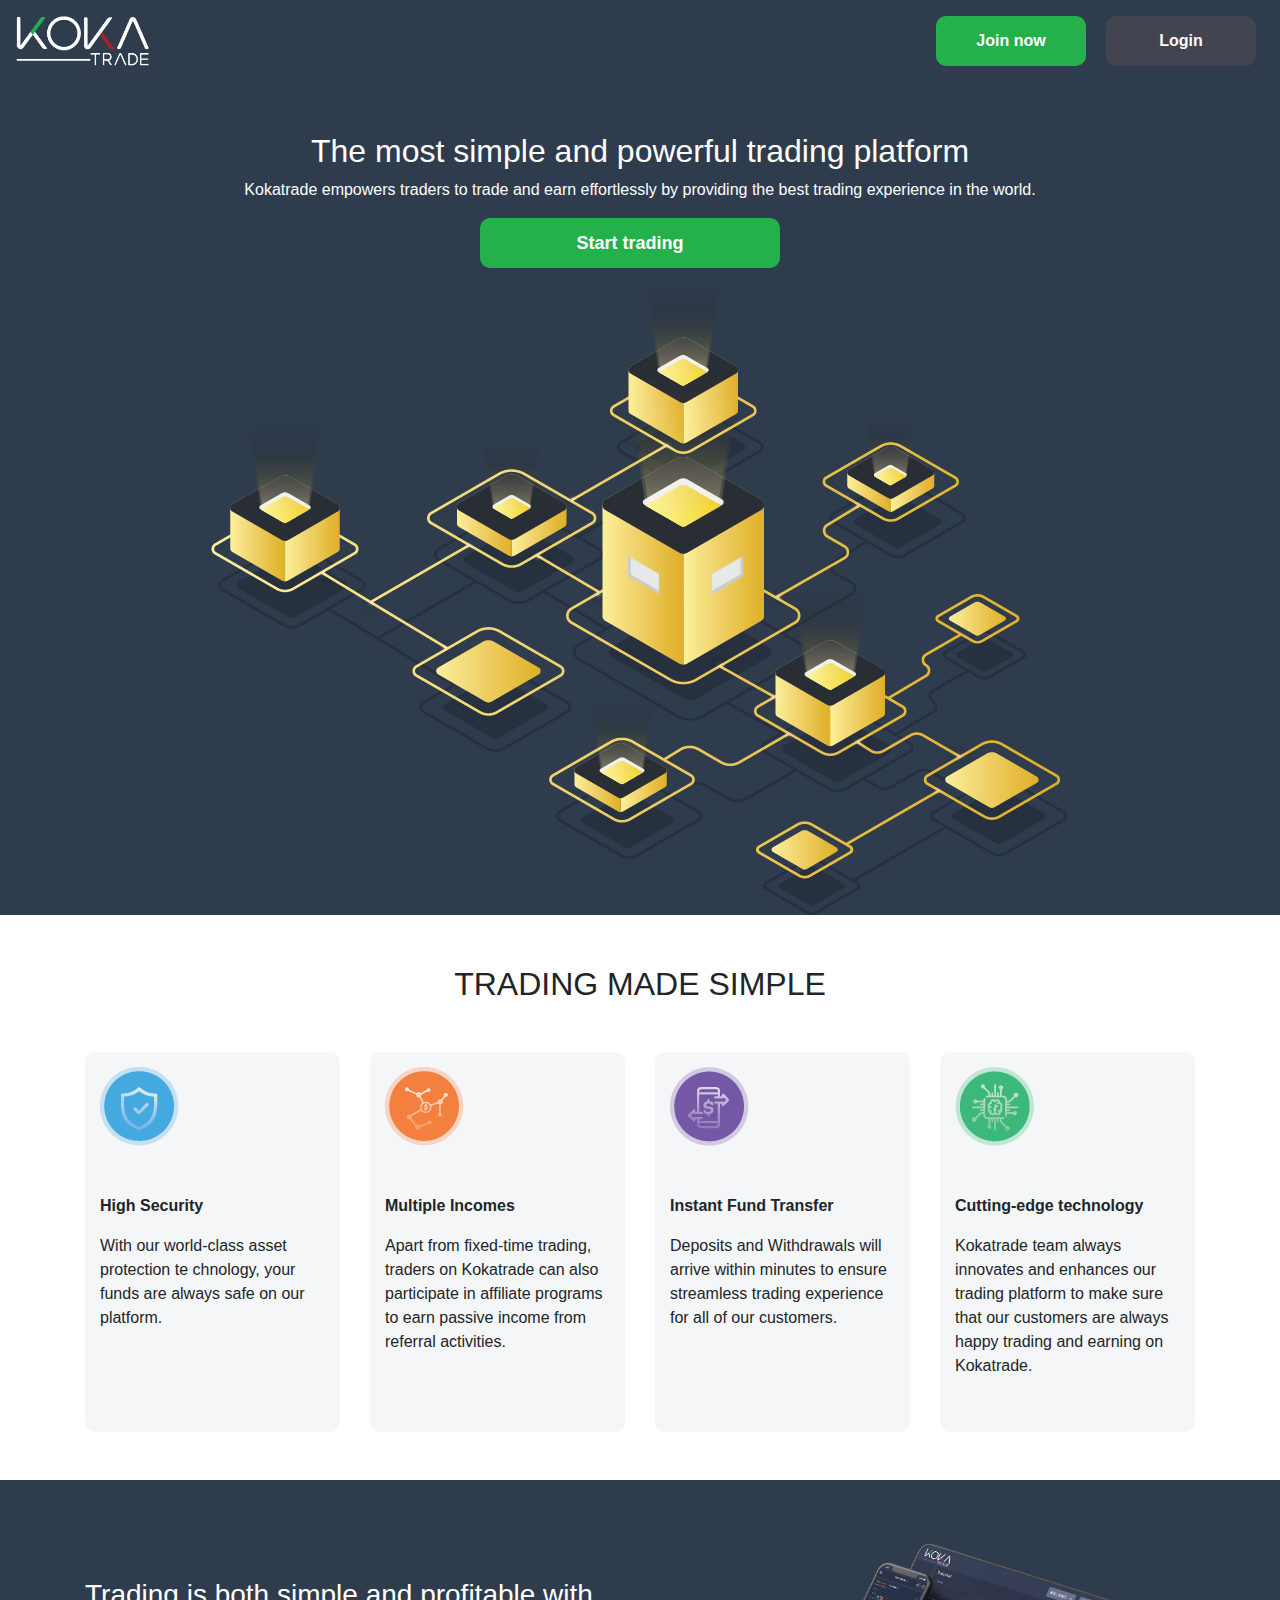
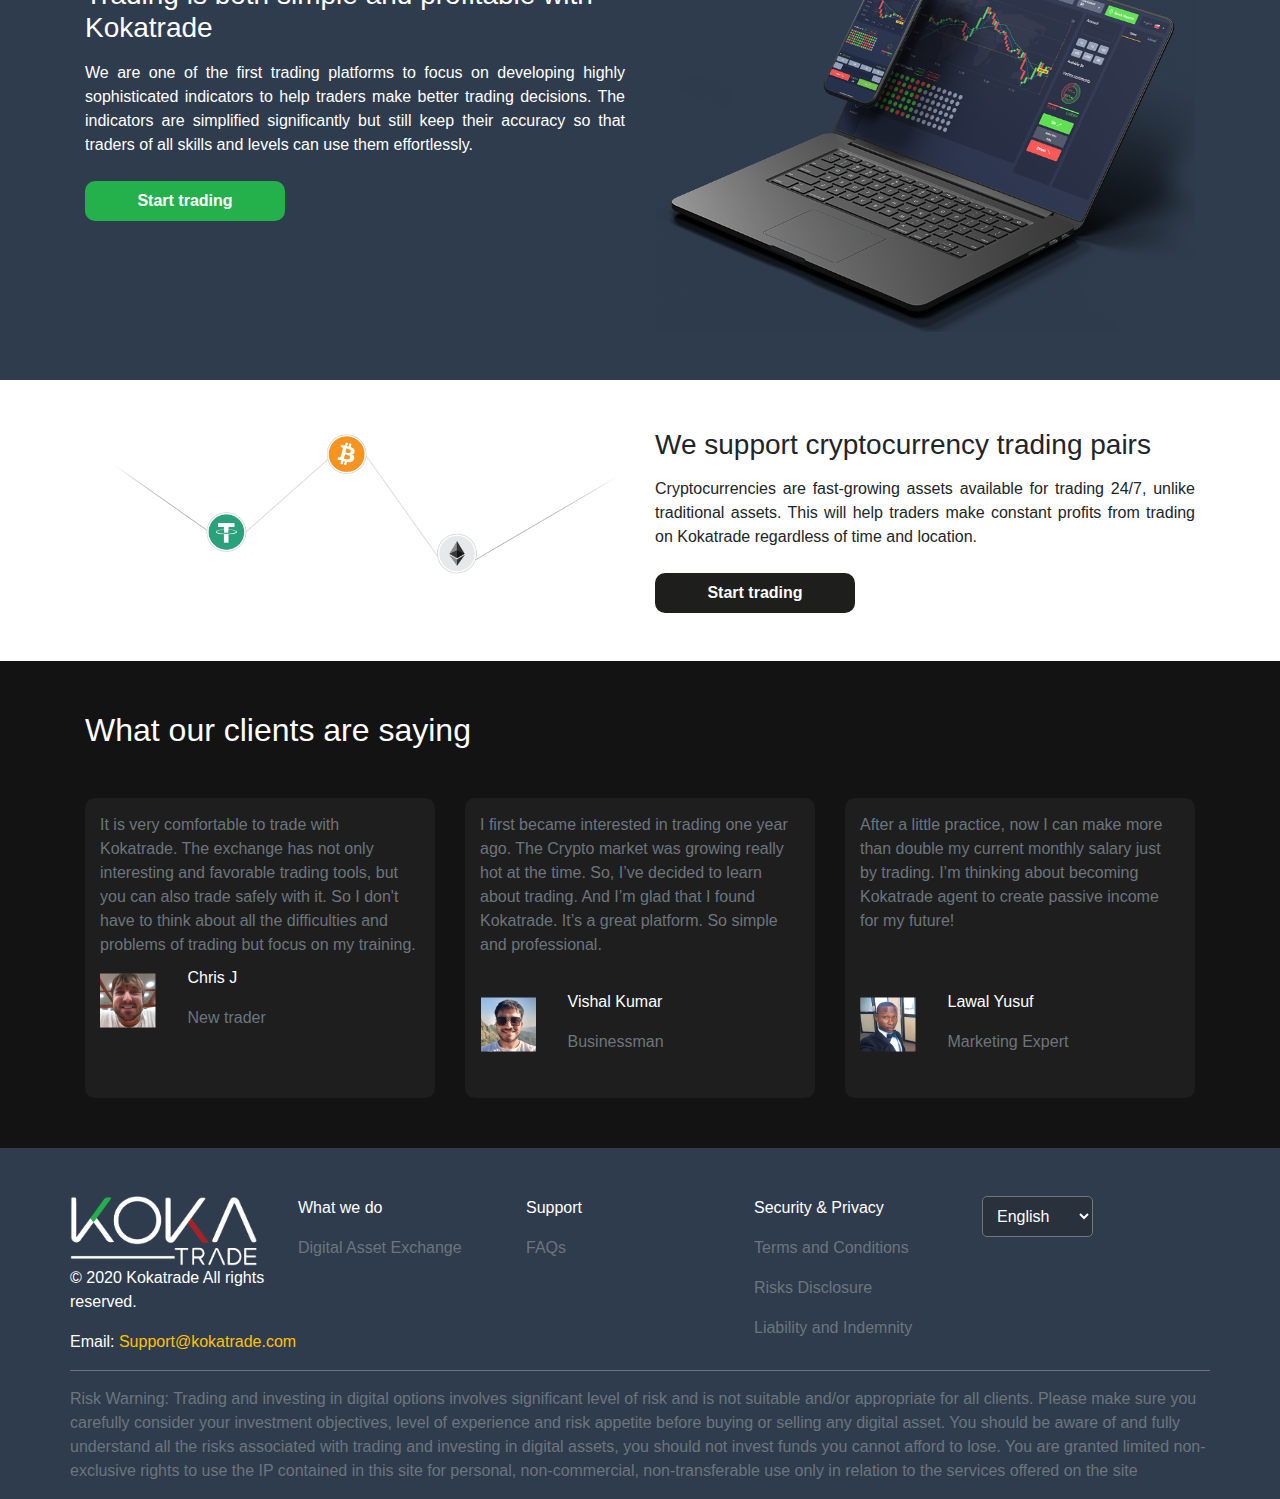
==== index.html @ 3c860893 "first commit" ====
<!DOCTYPE html>
<html lang="en">
<head>
	<meta charset="UTF-8">
	<meta name="viewport" content="width=device-width, initial-scale=1.0">
	<title>KOKA TRADE</title>
	<link rel="stylesheet" type="text/css" href="bootstrap/css/bootstrap.css">
	<link rel="stylesheet" type="text/css" href="stm/stmicons.css">
	<link rel="stylesheet" href="assets/css/style.css">
	<link rel="stylesheet" href="https://cdnjs.cloudflare.com/ajax/libs/font-awesome/4.7.0/css/font-awesome.min.css">
	<link rel="icon" type="image/png" href="assets/img/LOGO KOKA TRADE-10.png" />
</head>
<body>
	
	<nav class="container-fluid navbar navbar-expand-sm navbar-light sticky-top">
		<a id="logo" class="navbar-brand" href="#">
			<img class="logo" src="assets/img/LOGO KOKA TRADE-03.png">
		</a>
		<button class="navbar-toggler border-0 text-white" type="button" data-toggle="collapse" data-target="#navbarReponsive">
			<span class="navbar-toggler-icon"></span>
		</button>
		<div class="collapse navbar-collapse" id="navbarReponsive">
			<ul class="navbar-nav ml-auto p-2">
				<li><button class="btn_regist">Join now</button></li>
				<li><button class="btn_login">Login</button></li>
			</ul>
		</div>
	</nav>


	<div class="body">
		<div class="top text-center">
			<div class="container">
				<h2 class="top_title">The most simple and powerful trading platform</h2>
				<p class="top_sub">Kokatrade empowers traders to trade and earn effortlessly by providing the best trading experience in the world.</p>
				<div><button class="btn_begin" style="padding-left: 30px; padding-right: 30px; font-size: 18px;">Start trading</button></div>
				<img class="img-fluid" src="assets/img/kokartrade web-02.png" alt="">
			</div>
		</div>
		<div class="container trade_simple">
			<h2 class="text-center mb-5">TRADING MADE SIMPLE</h2>
			<div class="row">
				<div class="col-lg-3">
					<div class="bg_brown">
						<img class="img-fluid pb-5" src="assets/img/kokartrade web-03.png" alt="">
						<p class="trade_simple_title">High Security</p>
						<p>With our world-class asset protection te	chnology, your funds are always safe on our platform.</p>
					</div>
				</div>
				<div class="col-lg-3">
					<div class="bg_brown">
						<img class="img-fluid pb-5" src="assets/img/kokartrade web-04.png" alt="">
						<p class="trade_simple_title">Multiple Incomes</p>
						<p>Apart from fixed-time trading, traders on Kokatrade can also participate in affiliate programs to earn passive income from referral activities.</p>
					</div>
				</div>
				<div class="col-lg-3">
					<div class="bg_brown">
						<img class="img-fluid pb-5" src="assets/img/kokartrade web-05.png" alt="">
						<p class="trade_simple_title">Instant Fund Transfer</p>
						<p>Deposits and Withdrawals will arrive within minutes to ensure streamless trading experience for all of our customers.</p>
					</div>
				</div>
				<div class="col-lg-3">
					<div class="bg_brown mb-5">
						<img class="img-fluid pb-5" src="assets/img/kokartrade web-06.png" alt="">
						<p class="trade_simple_title">Cutting-edge technology</p>
						<p>Kokatrade team always innovates and enhances our trading platform to make sure that our customers are always happy trading and earning on Kokatrade.</p>
					</div>
				</div>
			</div>
		</div>
		<div class="trade_profi">
			<div class="container">
				<div class="row pt-5">
					<div class="col-lg-6">
						<h3 class="trade_profi_title mb-3">Trading is both simple and profitable with Kokatrade</h3>
						<p class="trade_profi_sub mb-4">We are one of the first trading platforms to focus on developing highly sophisticated indicators to help traders make better trading decisions. The indicators are simplified significantly but still keep their accuracy so that traders of all skills and levels can use them effortlessly.</p>
						<button class="btn_trade_yellow">Start trading</button>
					</div>
					<div class="col-lg-6 pb-5">
						<img class="img-fluid" src="assets/img/261.png" alt="">
					</div>
				</div>
			</div>
		</div>
		<div class="support">
			<div class="container">
				<div class="row pt-5">
					<div class="col-lg-6">
						<img class="img-fluid" src="assets/img/kokartrade web-07.png" alt="">
					</div>
					<div class="col-lg-6">
						<h3 class="mb-3">We support cryptocurrency trading pairs</h3>
						<p class="trade_profi_sub mb-4">Cryptocurrencies are fast-growing assets available for trading 24/7, unlike traditional assets. This will help traders make constant profits from trading on Kokatrade regardless of time and location.</p>
						<button class="btn_trade_black mb-5">Start trading</button>
					</div>
				</div>
				</div>
			</div>
			<div class="saying">
				<div class="container">
					<h2 class="mb-5 text-white">What our clients are saying</h2>
					<div class="row">
						<div class="col-lg-4">
							<div class="saying_box" style="background-color: #1e1e1e">
								<p class="text-secondary">It is very comfortable to trade with Kokatrade. The exchange has not only interesting and favorable trading tools, but you can also trade safely with it. So I don't have to think about all the difficulties and problems of trading but focus on my training.</p>
								<div class="row">
									<div class="col-3">
										<img class="img-fluid" src="assets/img/LOGO KOKA TRADE-11.png" alt="">
									</div>
									<div class="col-9" style="margin-top: -7px">
										<p class="text-white">Chris J</p>
										<p class="text-secondary">New trader</p>
									</div>
								</div>
							</div>
						</div>
						<div class="col-lg-4">
							<div class="saying_box" style="background-color: #1e1e1e">
								<p class="text-secondary">I first became interested in trading one year ago. The Crypto market was growing really hot at the time. So, I’ve decided to learn about trading. And I’m glad that I found Kokatrade. It’s a great platform. So simple and professional.</p>
								<div class="row saying_box_1">
									<div class="col-3">
										<img class="img-fluid" src="assets/img/LOGO KOKA TRADE-12.png" alt="">
									</div>
									<div class="col-9" style="margin-top: -7px">
										<p class="text-white">Vishal Kumar</p>
										<p class="text-secondary">Businessman</p>
									</div>
								</div>
							</div>
						</div>
						<div class="col-lg-4">
							<div class="saying_box" style="background-color: #1e1e1e">
								<p class="text-secondary">After a little practice, now I can make more than double my current monthly salary just by trading. I’m thinking about becoming Kokatrade agent to create passive income for my future!</p>
								<div class="row saying_box_2">
									<div class="col-3">
										<img class="img-fluid" src="assets/img/LOGO KOKA TRADE-10 (2).png" alt="">
									</div>
									<div class="col-9" style="margin-top: -7px">
										<p class="text-white">Lawal Yusuf</p>
										<p class="text-secondary">Marketing Expert</p>	
									</div>
								</div>
							</div>
						</div>
					</div>
				</div>
			</div>
		</div>

		
	</div>


	<footer>
		<div class="container pt-5">
			<div class="row">
				<div class="col-lg-2dot4 p-0">
					<img class="logo_footer" src="assets/img/LOGO KOKA TRADE-03.png">
					<p class="text-white">© 2020 Kokatrade All rights reserved.</p>
					<p class="text-white">Email: <span class="text-warning">Support@kokatrade.com</span></p>
				</div>
				<div class="col-lg-2dot4  p-0">
					<p class="text-white">What we do</p>
					<p class="text-secondary">Digital Asset Exchange</p>
				</div>
				<div class="col-lg-2dot4  p-0">
					<p class="text-white">Support</p>
					<p class="text-secondary">FAQs</p>
				</div>
				<div class="col-lg-2dot4  p-0">
					<p class="text-white">Security & Privacy</p>
					<p class="text-secondary">Terms and Conditions</p>
					<p class="text-secondary">Risks Disclosure</p>
					<p class="text-secondary">Liability and Indemnity</p>
				</div>
				<div class="col-lg-2dot4 p-0">
					<select onchange="location = this.value;">
						<option value="index.html">English</option>
						<option value="index-vn.html">Tiếng việt</option>
					</select>
				</div>
				<div>
					<p class="text_warring text-secondary pt-3">Risk Warning: Trading and investing in digital options involves significant level of risk and is not suitable and/or appropriate for all clients. Please make sure you carefully consider your investment objectives, level of experience and risk appetite before buying or selling any digital asset. You should be aware of and fully understand all the risks associated with trading and investing in digital assets, you should not invest funds you cannot afford to lose. You are granted limited non-exclusive rights to use the IP contained in this site for personal, non-commercial, non-transferable use only in relation to the services offered on the site</p>
				</div>
			</div>
		</div>
	</footer>

	
	
    <script src="bootstrap/js/bootstrap.min.js"></script>
</body>
</html>
---- assets/css/style.css ----
nav{
	background-color: #2f3c4d;
}

.logo{
	height: 50px;
}

.btn_login{
	font-weight: bold;
	background-color: #424450;
	border: none;
	width: 150px;
	height: 50px;
	color: white;
	border-radius: 10px;
}

.btn_regist{
	font-weight: bold;
	background-color: #24B14C;
	border: none;
	width: 150px;
	height: 50px;
	color: white;
	margin-right: 20px;
	border-radius: 10px;
}

.btn_begin{
	font-weight: bold;
	background-color: #24B14C;
	border: none;
	width: 300px;
	height: 50px;
	color: white;
	margin-right: 20px;
	border-radius: 10px;
}

.top{
	background-color: #2f3c4d;
	color: white;
}

h2{
	padding-top: 50px;
}

.bg_brown{
	padding: 15px;
	background-color: #f5f6f8;
	height: 380px;
	border-radius: 10px;
}

@media {
	.bg_brown{
		height: 380px;
	}
	.saying_box{
		height: 300px;
	}
	.saying_box_1{
		margin-top: 40px;
	}
	.saying_box_2{
		margin-top: 64px;
	}
}

@media (max-width: 894px) {
	.bg_brown{
		height: auto;
		margin-bottom: 20px;
	}
	.saying_box{
		height: auto;
		margin-bottom: 20px;
	}
	.saying_box_1{
		margin-top: 0px;
	}
	.saying_box_2{
		margin-top: 0px;
	}
}

.trade_simple_title{
	font-weight: bold;
}

.btn_trade_yellow{
	font-weight: bold;
	background-color: #24B14C;
	border: none;
	width: 200px;
	height: 40px;
	color: white;
	margin-right: 20px;
	border-radius: 10px;
}

.trade_profi{
	background-color: #2f3c4d;
	color: white;
}

.trade_profi_title{
	padding-top: 50px;
}

.trade_profi_sub{
	text-align: justify;
}

.btn_trade_black{
	font-weight: bold;
	background-color: #1e1e1c;
	border: none;
	width: 200px;
	height: 40px;
	color: white;
	margin-right: 20px;
	border-radius: 10px;
}

footer{
	background-color: #2f3c4d;
}

.col-2dot4, 
.col-sm-2dot4, 
.col-md-2dot4, 
.col-lg-2dot4, 
.col-xl-2dot4 {
    position: relative;
    width: 100%;
    min-height: 1px;
    padding-right: 15px;
    padding-left: 15px;
}
.col-2dot4 {
    -webkit-box-flex: 0;
    -ms-flex: 0 0 20%;
    flex: 0 0 20%;
    max-width: 20%;
}
@media (min-width: 540px) {
    .col-sm-2dot4 {
        -webkit-box-flex: 0;
        -ms-flex: 0 0 20%;
        flex: 0 0 20%;
        max-width: 20%;
    }
}
@media (min-width: 720px) {
    .col-md-2dot4 {
        -webkit-box-flex: 0;
        -ms-flex: 0 0 20%;
        flex: 0 0 20%;
        max-width: 20%;
    }
}
@media (min-width: 960px) {
    .col-lg-2dot4 {
        -webkit-box-flex: 0;
        -ms-flex: 0 0 20%;
        flex: 0 0 20%;
        max-width: 20%;
    }
}
@media (min-width: 1140px) {
    .col-xl-2dot4 {
        -webkit-box-flex: 0;
        -ms-flex: 0 0 20%;
        flex: 0 0 20%;
        max-width: 20%;
    }
}
.saying{
	background-color: #131313;
	padding-bottom: 50px;
}

.saying_box{
	padding: 15px;
	background-color: #f5f6f8;
	border-radius: 10px;
}
.logo_footer{
	height: 70px;
}

footer select{
	padding: 10px;
	color: white;
	background-color: #29313c;
	border-radius: 5px;
}

.text_warring{
	border-top: 0.5px #707179;
	border-style: ridge;
	border-right: none;
	border-left: none;
	border-bottom: none;
}
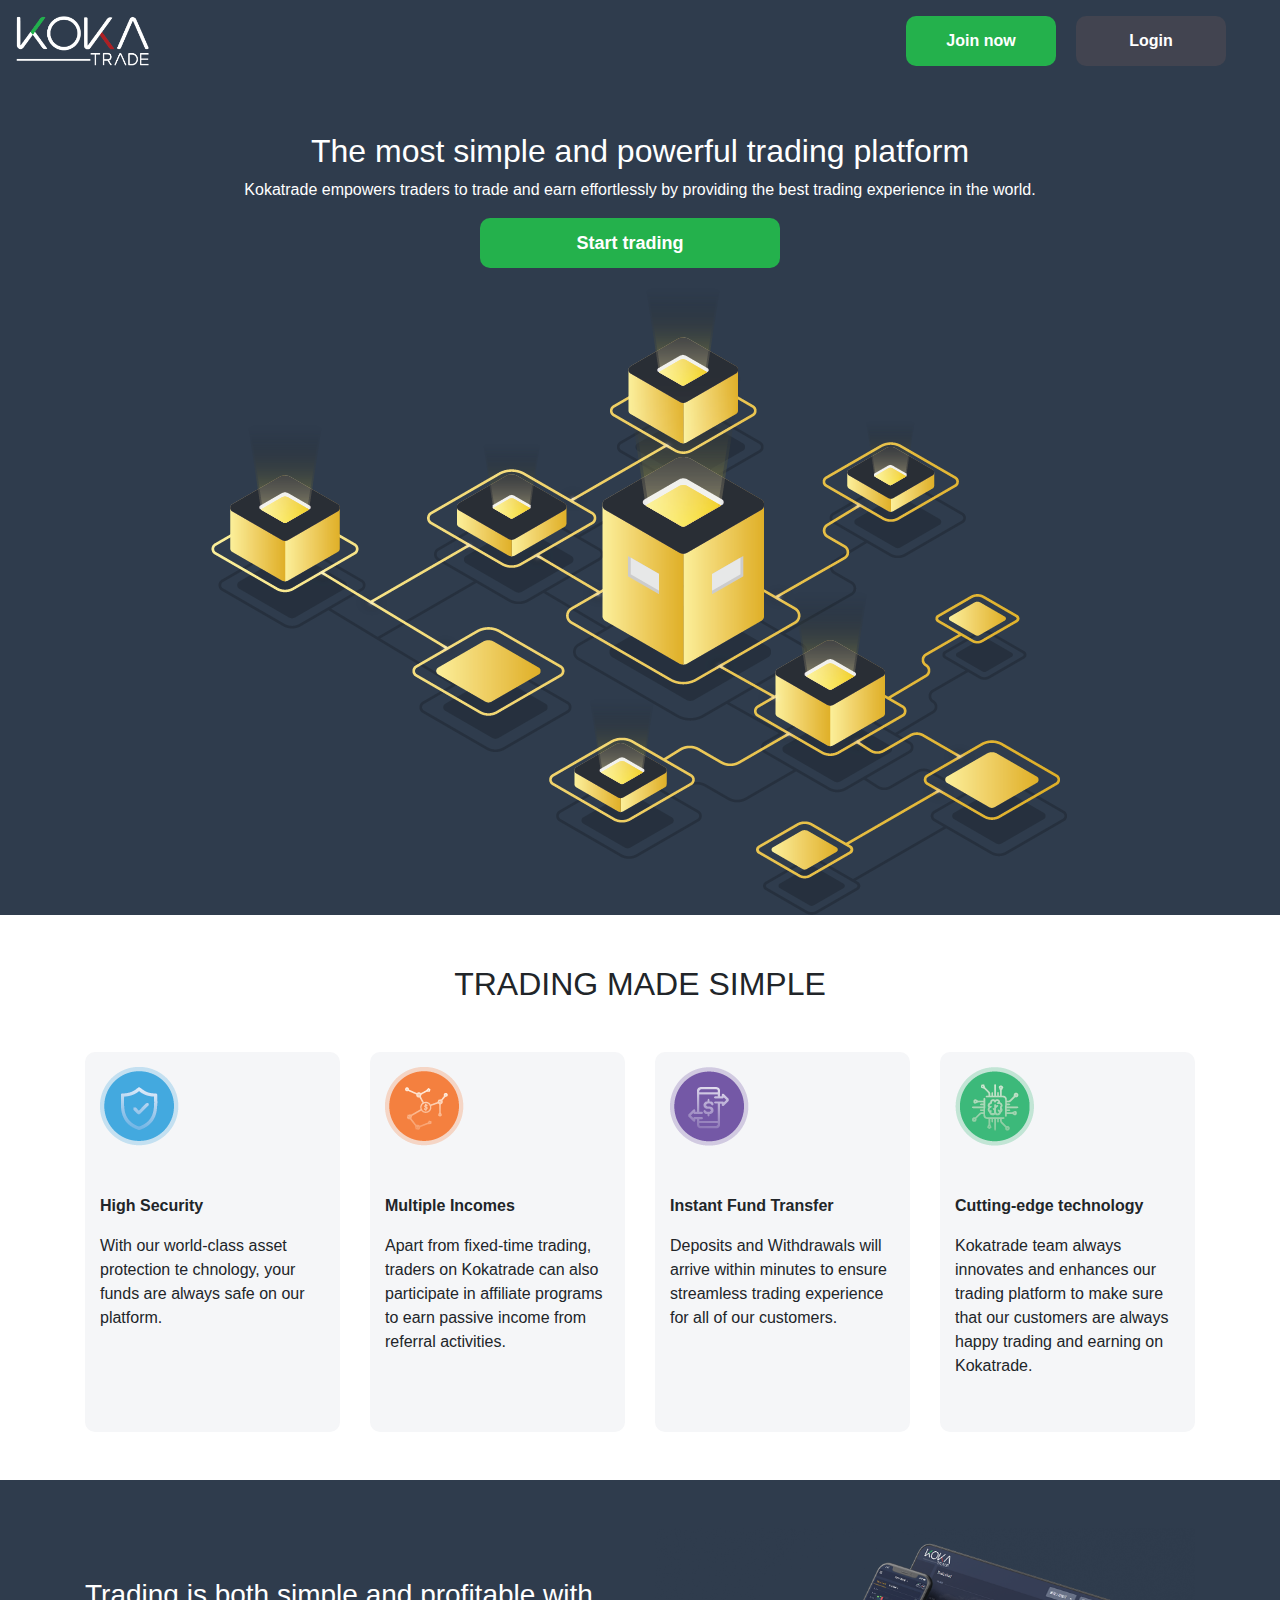
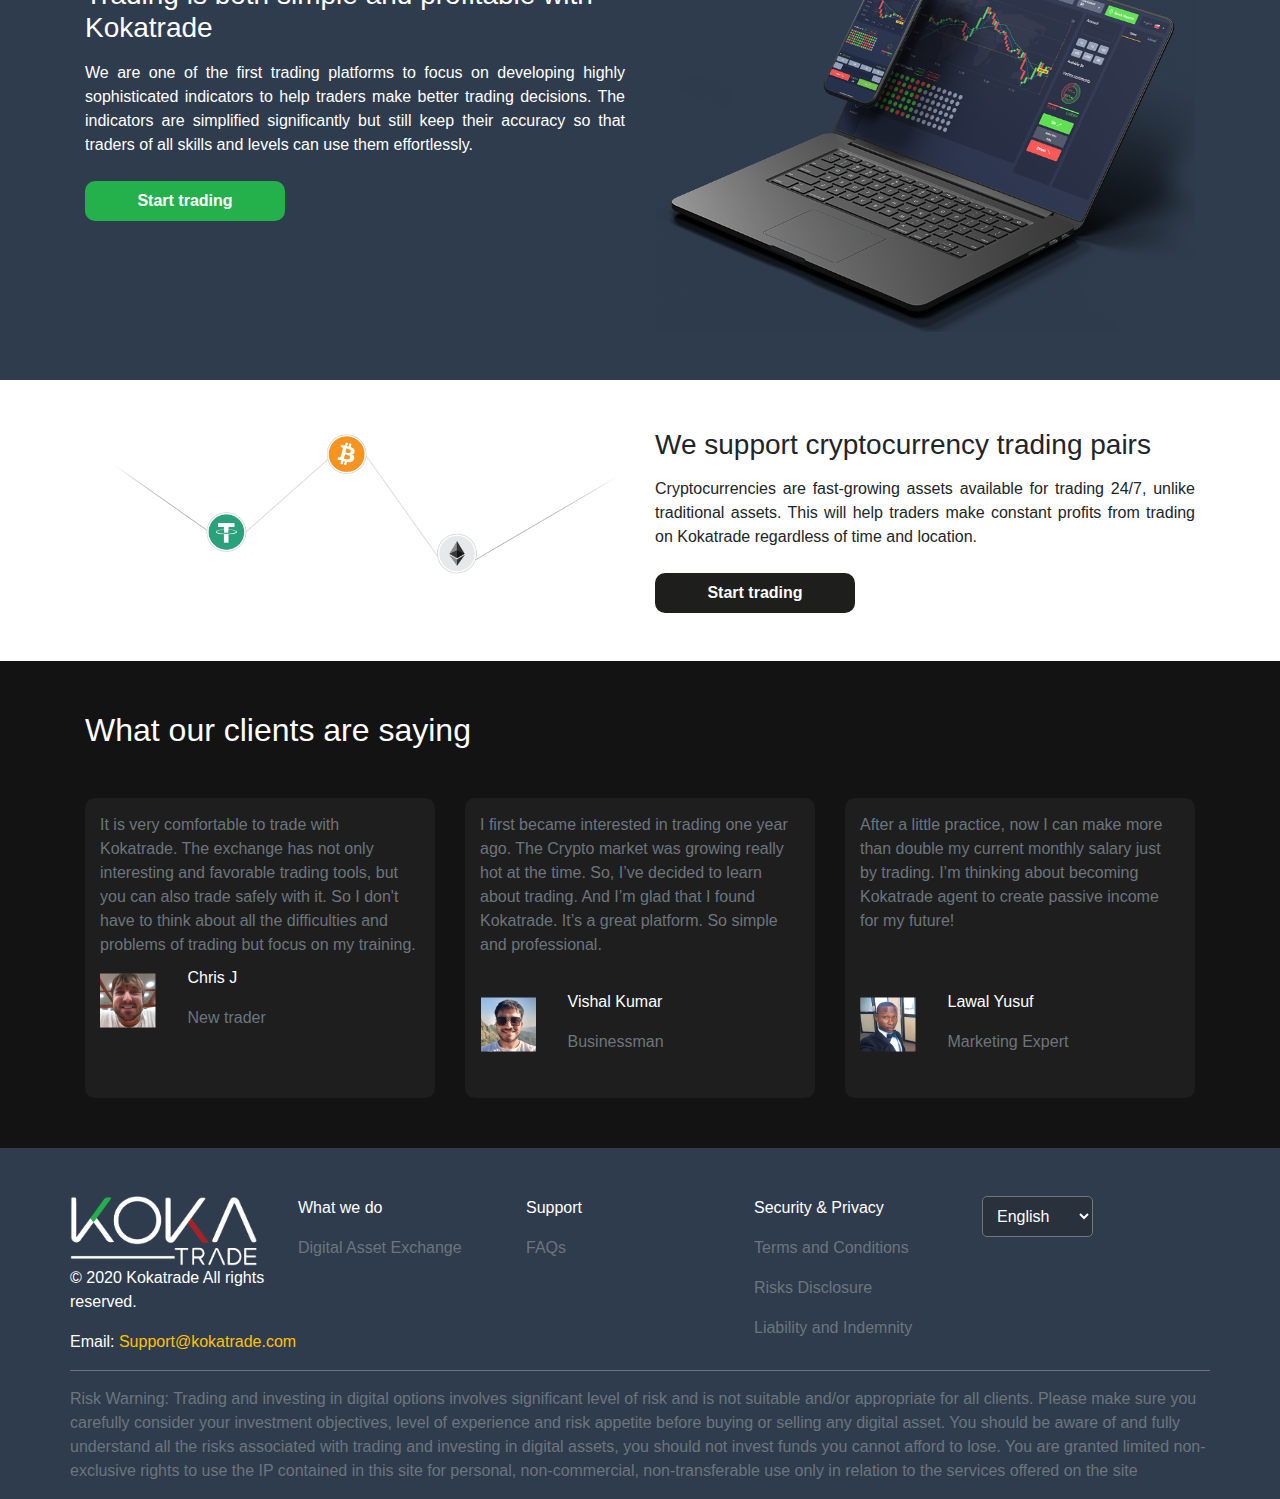
==== commit fcc50969: "gan link" ====
--- a/index.html
+++ b/index.html
@@ -21,8 +21,8 @@
 		</button>
 		<div class="collapse navbar-collapse" id="navbarReponsive">
 			<ul class="navbar-nav ml-auto p-2">
-				<li><button class="btn_regist">Join now</button></li>
-				<li><button class="btn_login">Login</button></li>
+				<li><a href="https://app.kokatrade.com/login"><button class="btn_regist">Join now</button></a></li>
+				<li><a href="https://app.kokatrade.com/register"><button class="btn_login">Login</button></a></li>
 			</ul>
 		</div>
 	</nav>
@@ -33,7 +33,7 @@
 			<div class="container">
 				<h2 class="top_title">The most simple and powerful trading platform</h2>
 				<p class="top_sub">Kokatrade empowers traders to trade and earn effortlessly by providing the best trading experience in the world.</p>
-				<div><button class="btn_begin" style="padding-left: 30px; padding-right: 30px; font-size: 18px;">Start trading</button></div>
+				<div><a href="https://app.kokatrade.com/register"><button class="btn_begin" style="padding-left: 30px; padding-right: 30px; font-size: 18px;">Start trading</button></a></div>
 				<img class="img-fluid" src="assets/img/kokartrade web-02.png" alt="">
 			</div>
 		</div>
@@ -76,7 +76,7 @@
 					<div class="col-lg-6">
 						<h3 class="trade_profi_title mb-3">Trading is both simple and profitable with Kokatrade</h3>
 						<p class="trade_profi_sub mb-4">We are one of the first trading platforms to focus on developing highly sophisticated indicators to help traders make better trading decisions. The indicators are simplified significantly but still keep their accuracy so that traders of all skills and levels can use them effortlessly.</p>
-						<button class="btn_trade_yellow">Start trading</button>
+						<a href="https://app.kokatrade.com/register"><button class="btn_trade_yellow">Start trading</button></a>
 					</div>
 					<div class="col-lg-6 pb-5">
 						<img class="img-fluid" src="assets/img/261.png" alt="">
@@ -93,7 +93,7 @@
 					<div class="col-lg-6">
 						<h3 class="mb-3">We support cryptocurrency trading pairs</h3>
 						<p class="trade_profi_sub mb-4">Cryptocurrencies are fast-growing assets available for trading 24/7, unlike traditional assets. This will help traders make constant profits from trading on Kokatrade regardless of time and location.</p>
-						<button class="btn_trade_black mb-5">Start trading</button>
+						<a href="https://app.kokatrade.com/register"><button class="btn_trade_black mb-5">Start trading</button></a>
 					</div>
 				</div>
 				</div>
--- a/assets/css/style.css
+++ b/assets/css/style.css
@@ -1,5 +1,25 @@
 nav{
 	background-color: #2f3c4d;
+}
+.nav-link{
+	color: white !important;
+	font-weight: bold !important;
+}
+.nav-link:hover{
+	color: white !important;
+	border-bottom: 5px solid white !important;
+}
+
+@media {
+	nav ul{
+		background-color: none;
+		margin-right: 30px;
+	}
+}
+@media (max-width: 991px) {
+	nav ul{
+		background-color: #1f144a;
+	}
 }
 
 .logo{
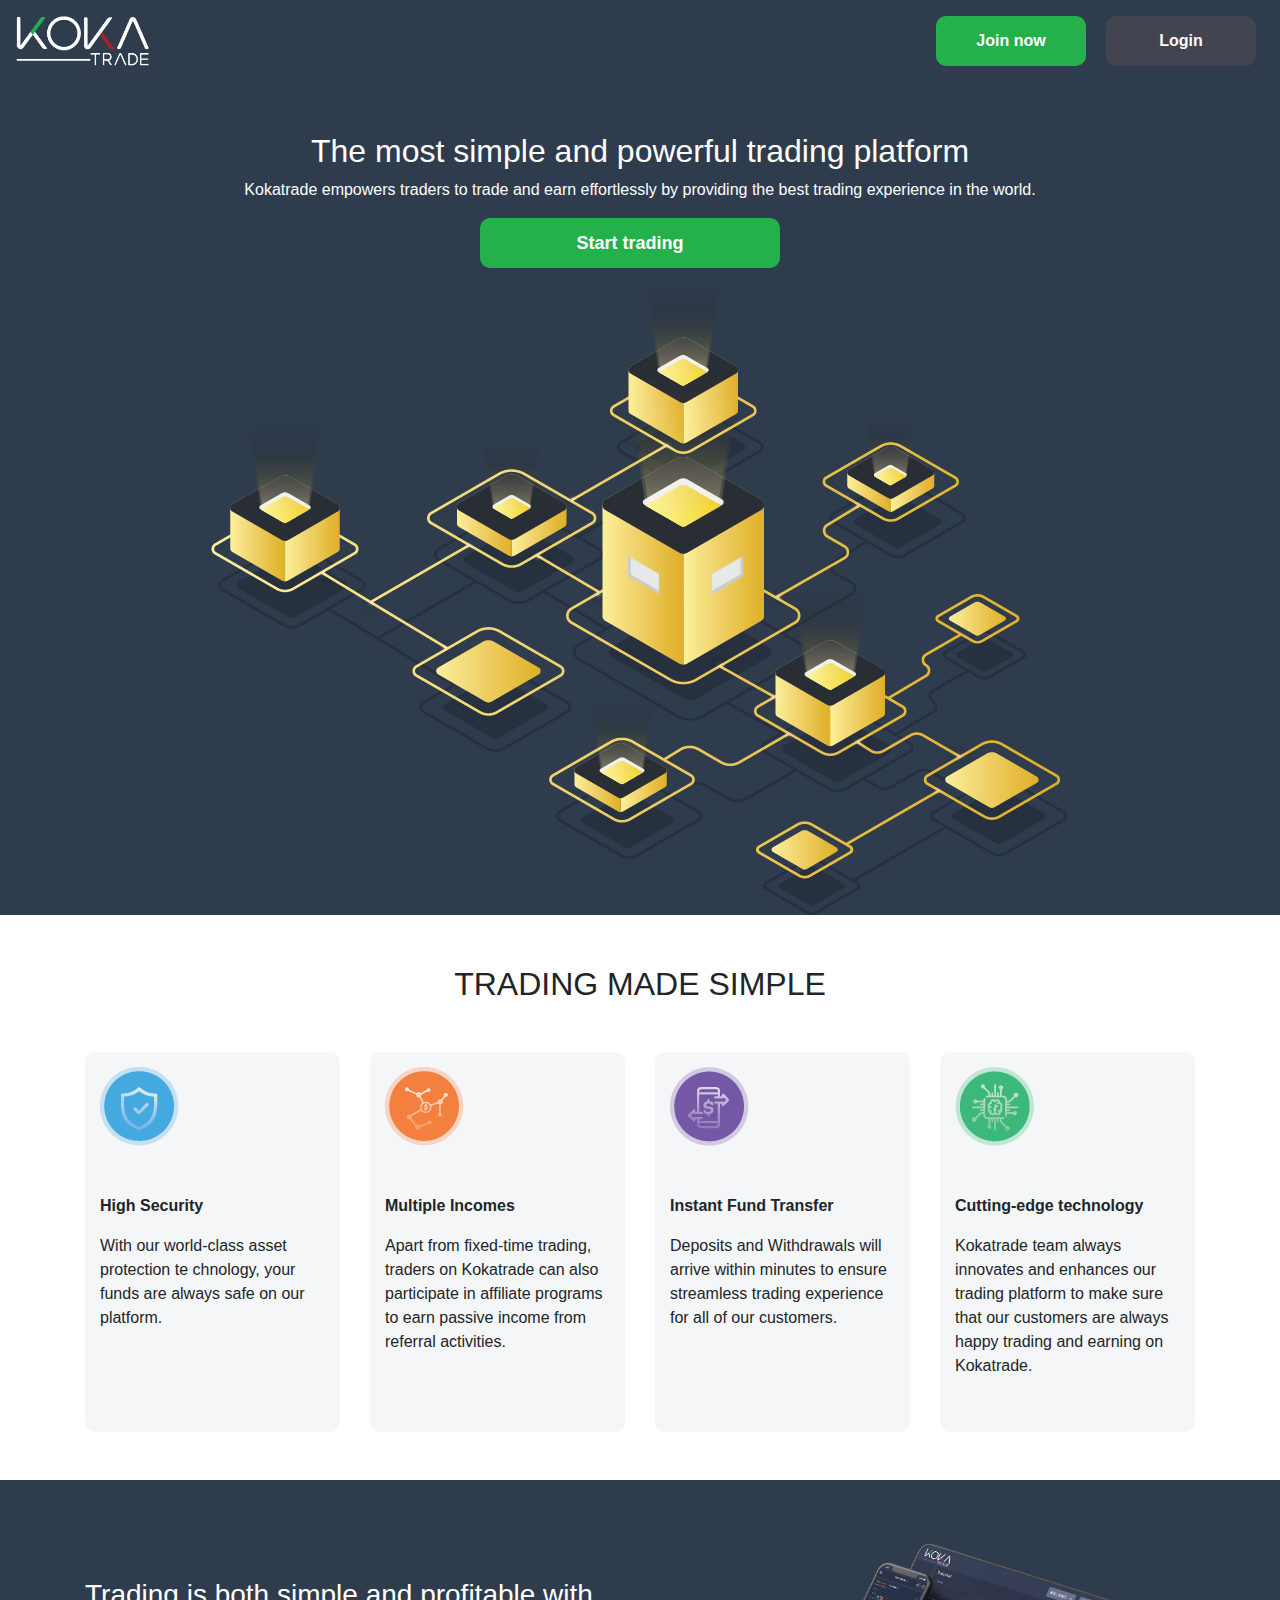
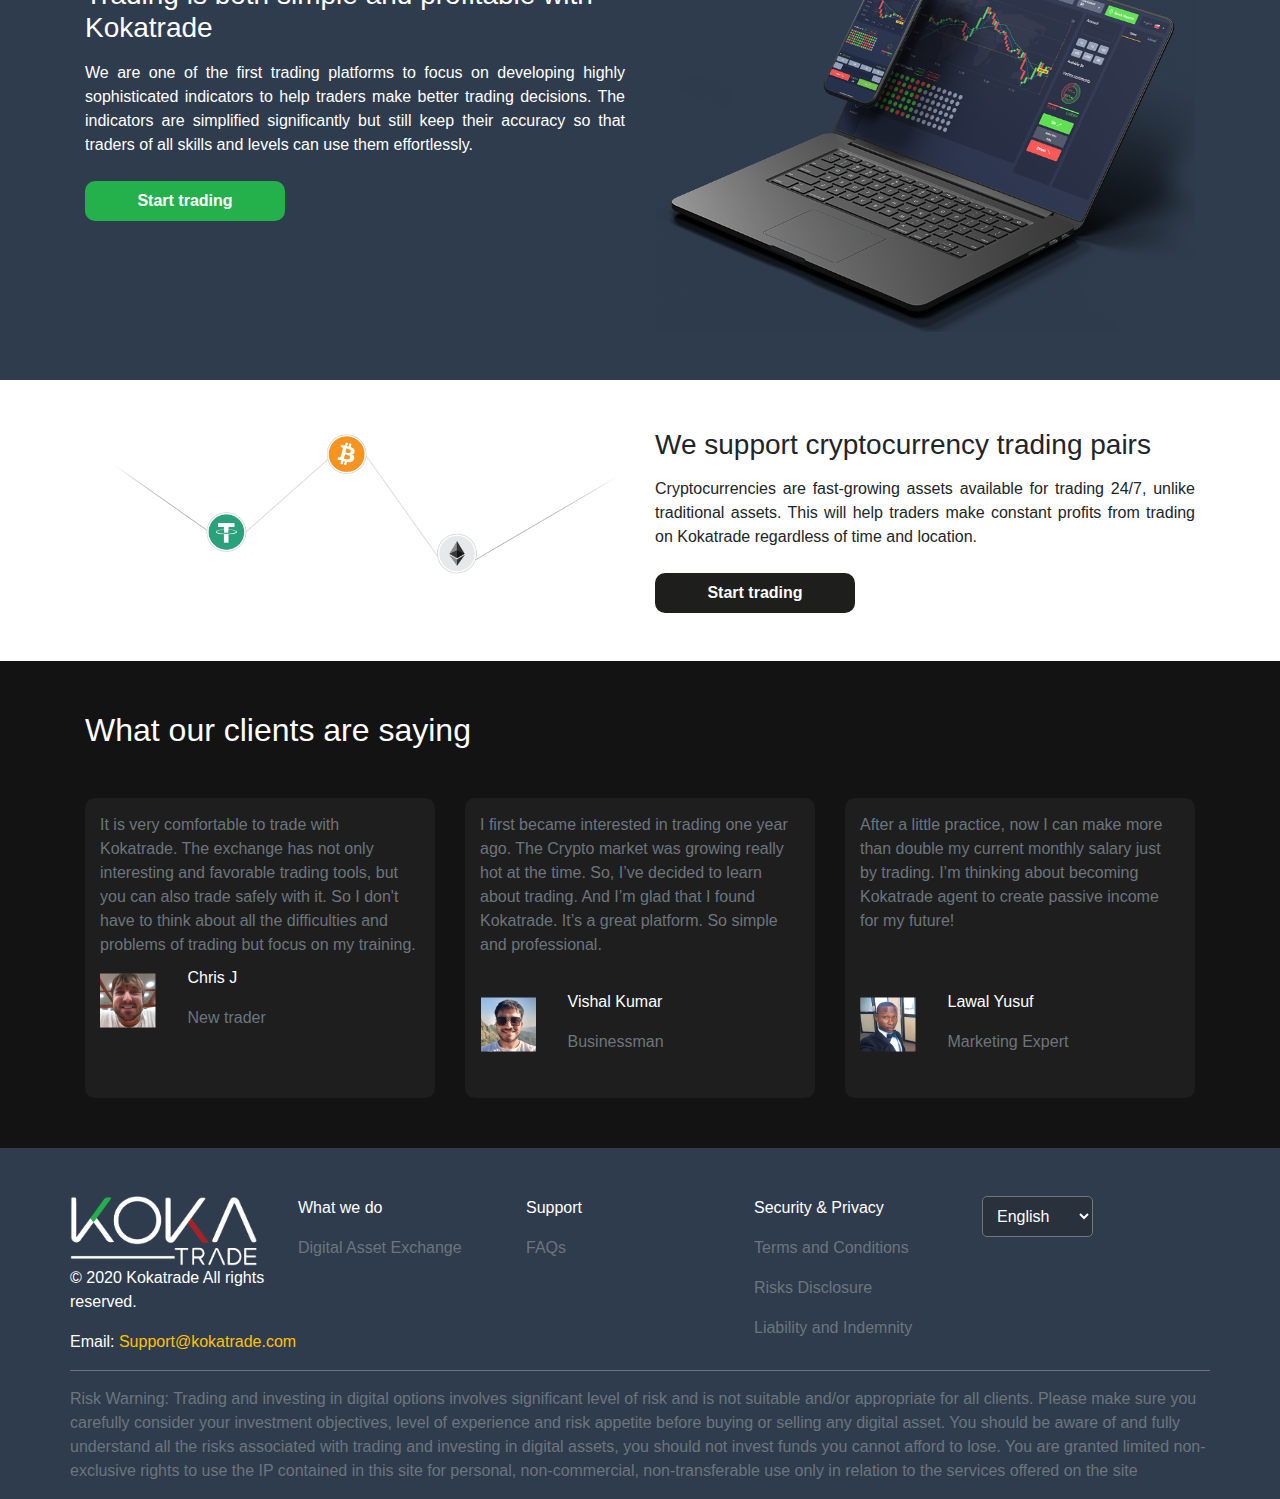
==== commit e7e02513: "update" ====
--- a/index.html
+++ b/index.html
@@ -21,8 +21,8 @@
 		</button>
 		<div class="collapse navbar-collapse" id="navbarReponsive">
 			<ul class="navbar-nav ml-auto p-2">
-				<li><a href="https://app.kokatrade.com/login"><button class="btn_regist">Join now</button></a></li>
-				<li><a href="https://app.kokatrade.com/register"><button class="btn_login">Login</button></a></li>
+				<li><a href="https://app.kokatrade.com/register"><button class="btn_regist">Join now</button></a></li>
+				<li><a href="https://app.kokatrade.com/login"><button class="btn_login">Login</button></a></li>
 			</ul>
 		</div>
 	</nav>
--- a/assets/css/style.css
+++ b/assets/css/style.css
@@ -1,25 +1,5 @@
 nav{
 	background-color: #2f3c4d;
-}
-.nav-link{
-	color: white !important;
-	font-weight: bold !important;
-}
-.nav-link:hover{
-	color: white !important;
-	border-bottom: 5px solid white !important;
-}
-
-@media {
-	nav ul{
-		background-color: none;
-		margin-right: 30px;
-	}
-}
-@media (max-width: 991px) {
-	nav ul{
-		background-color: #1f144a;
-	}
 }
 
 .logo{
